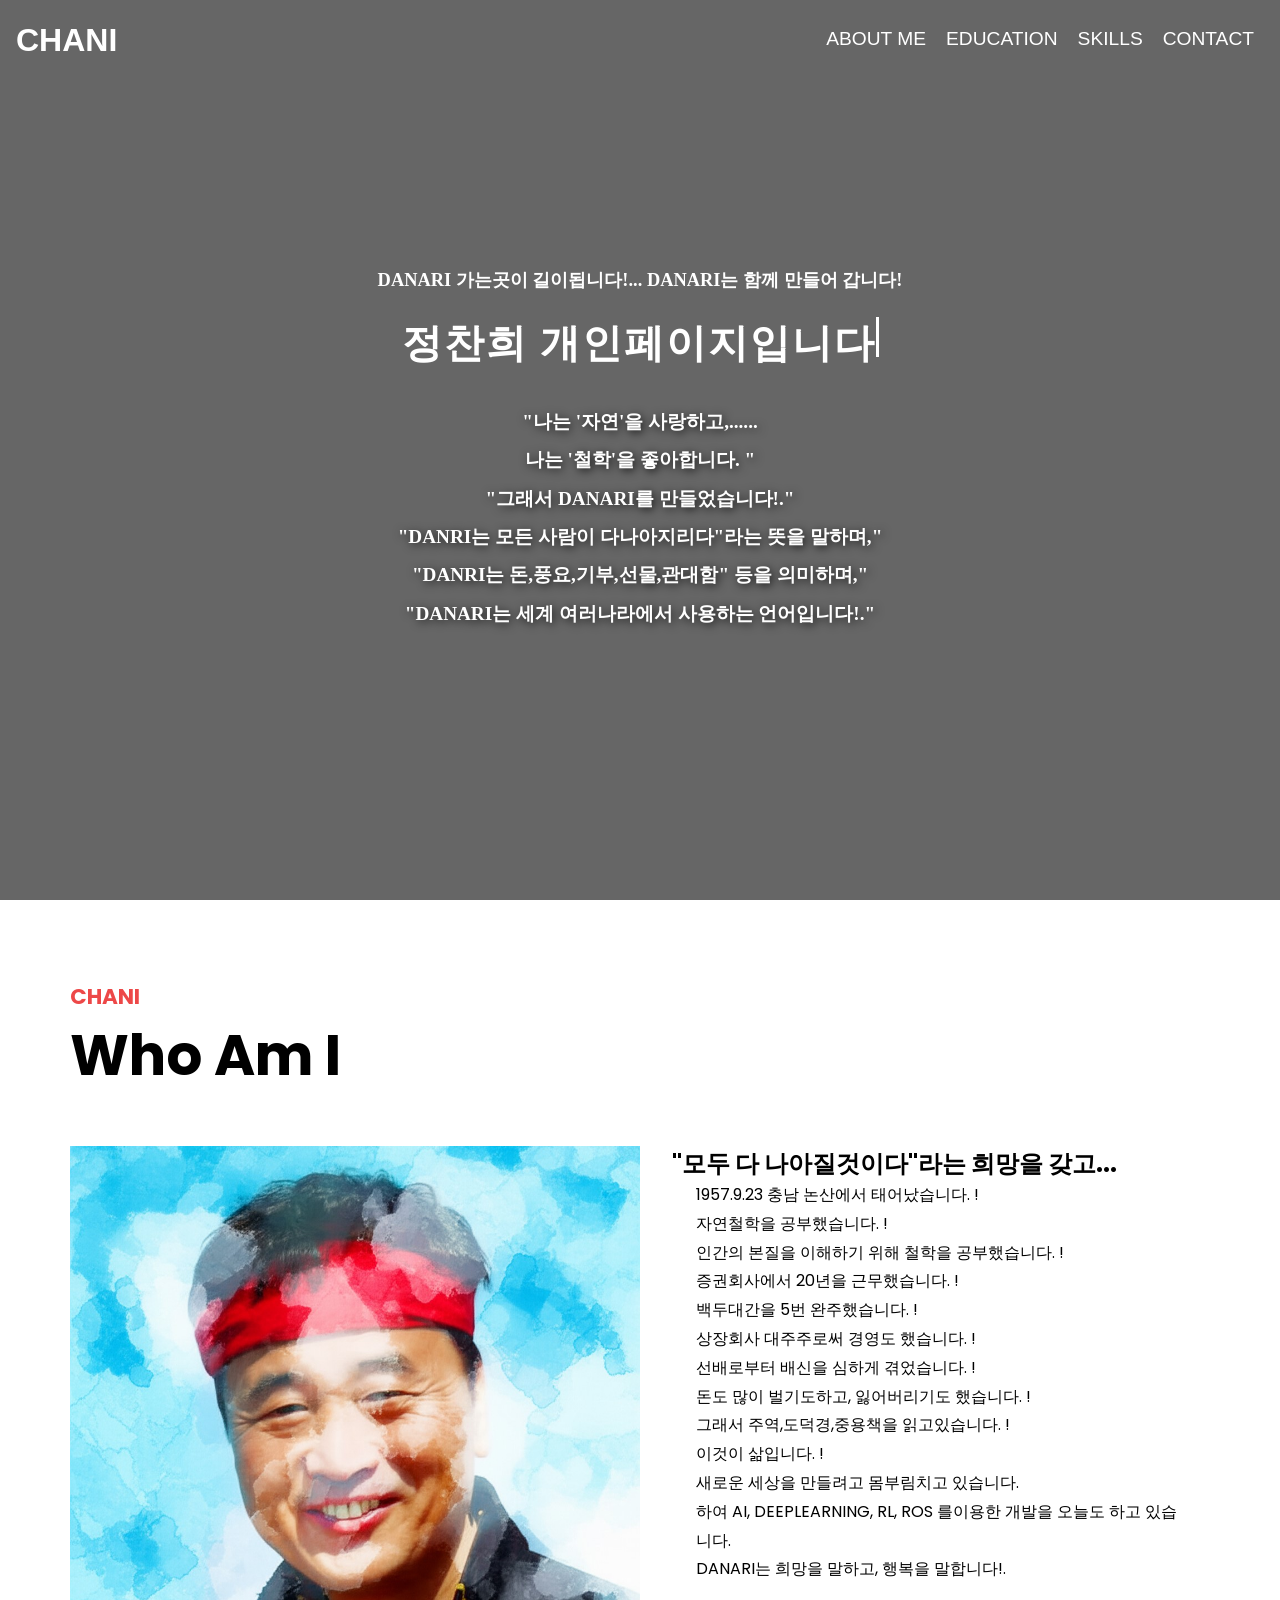
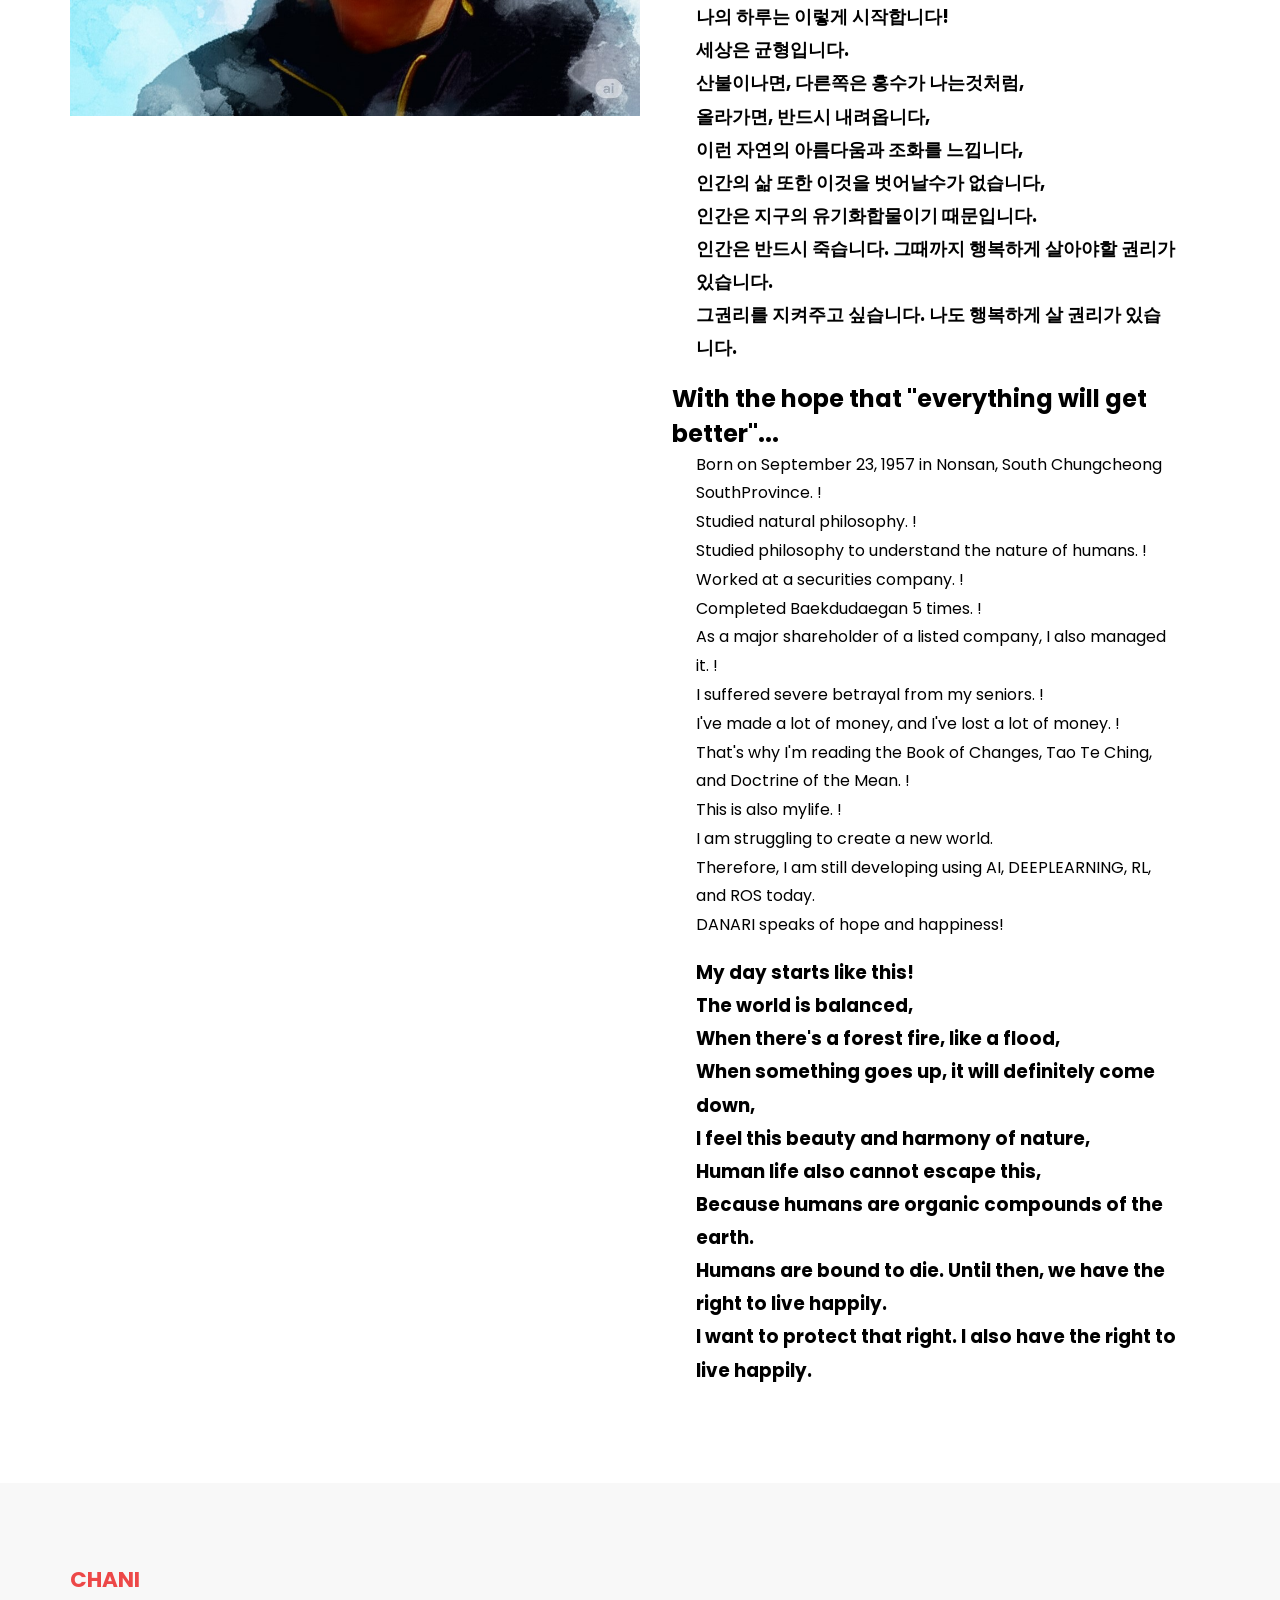
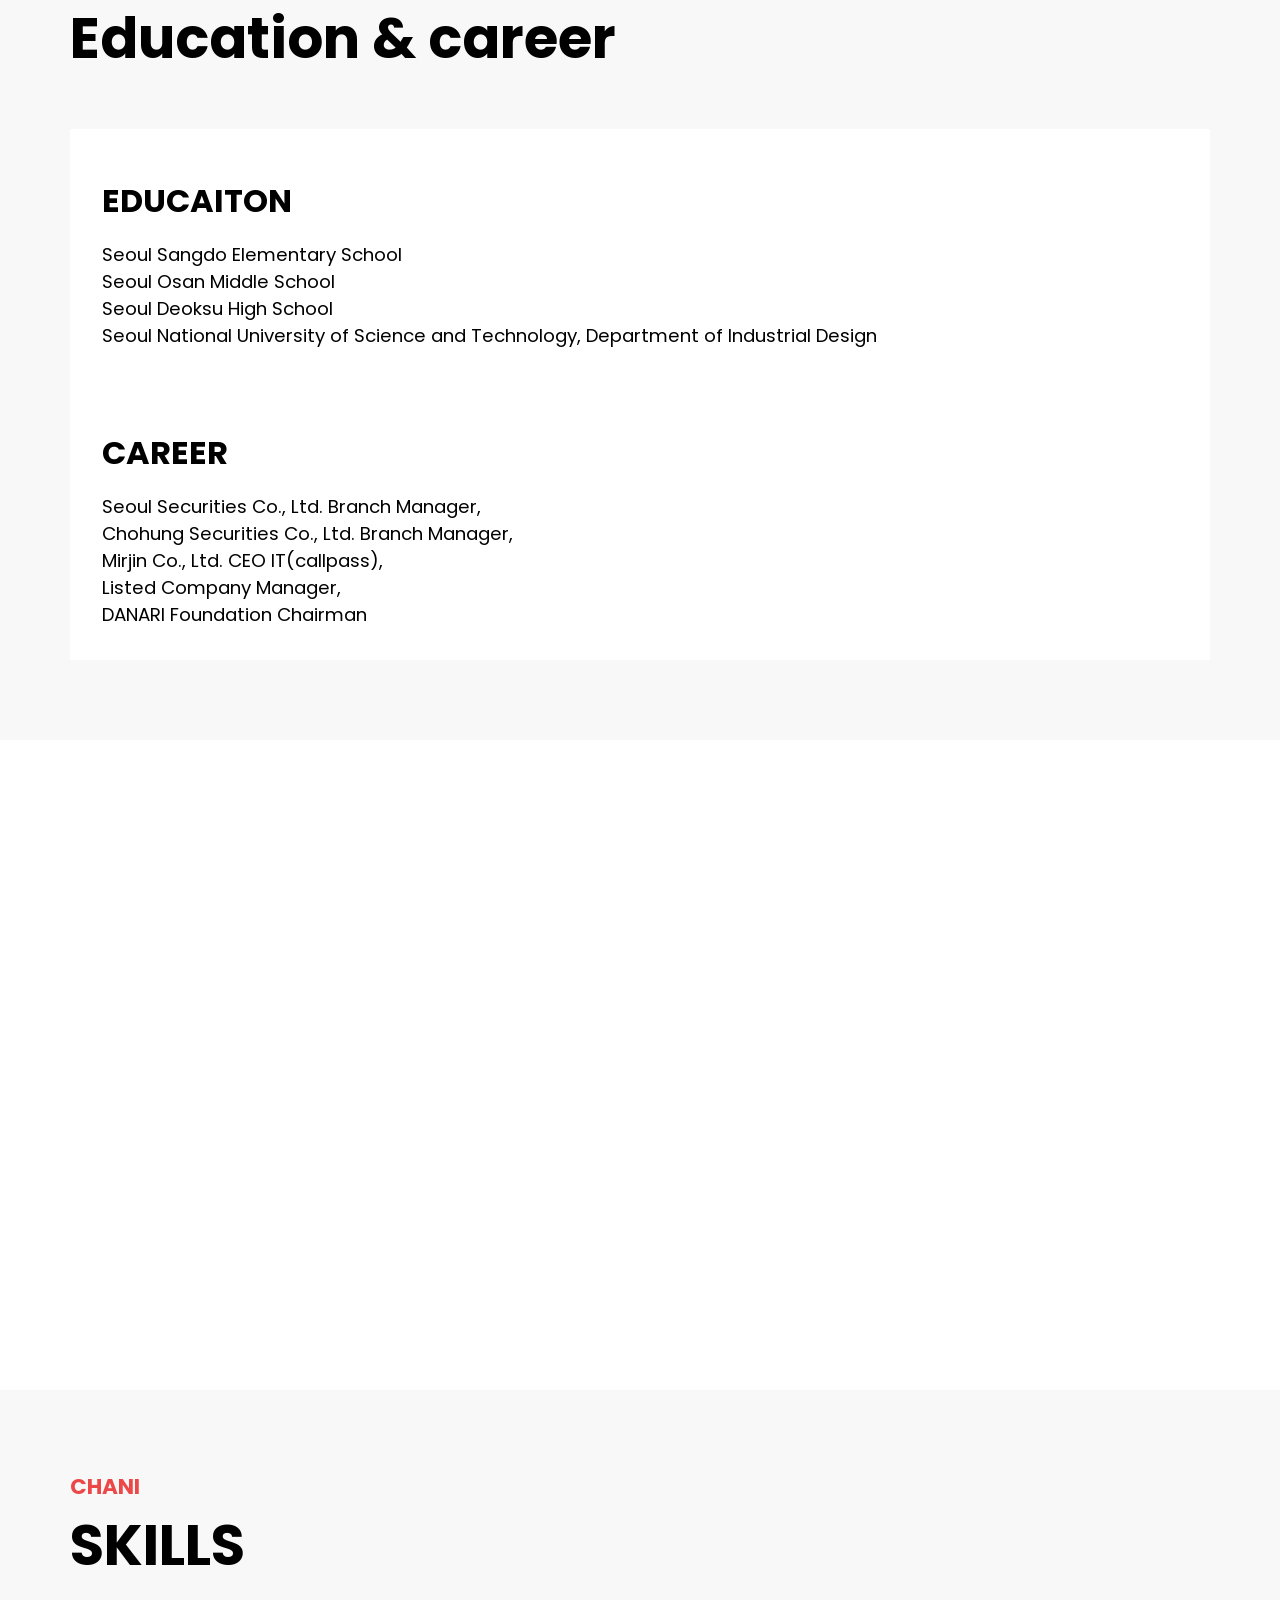
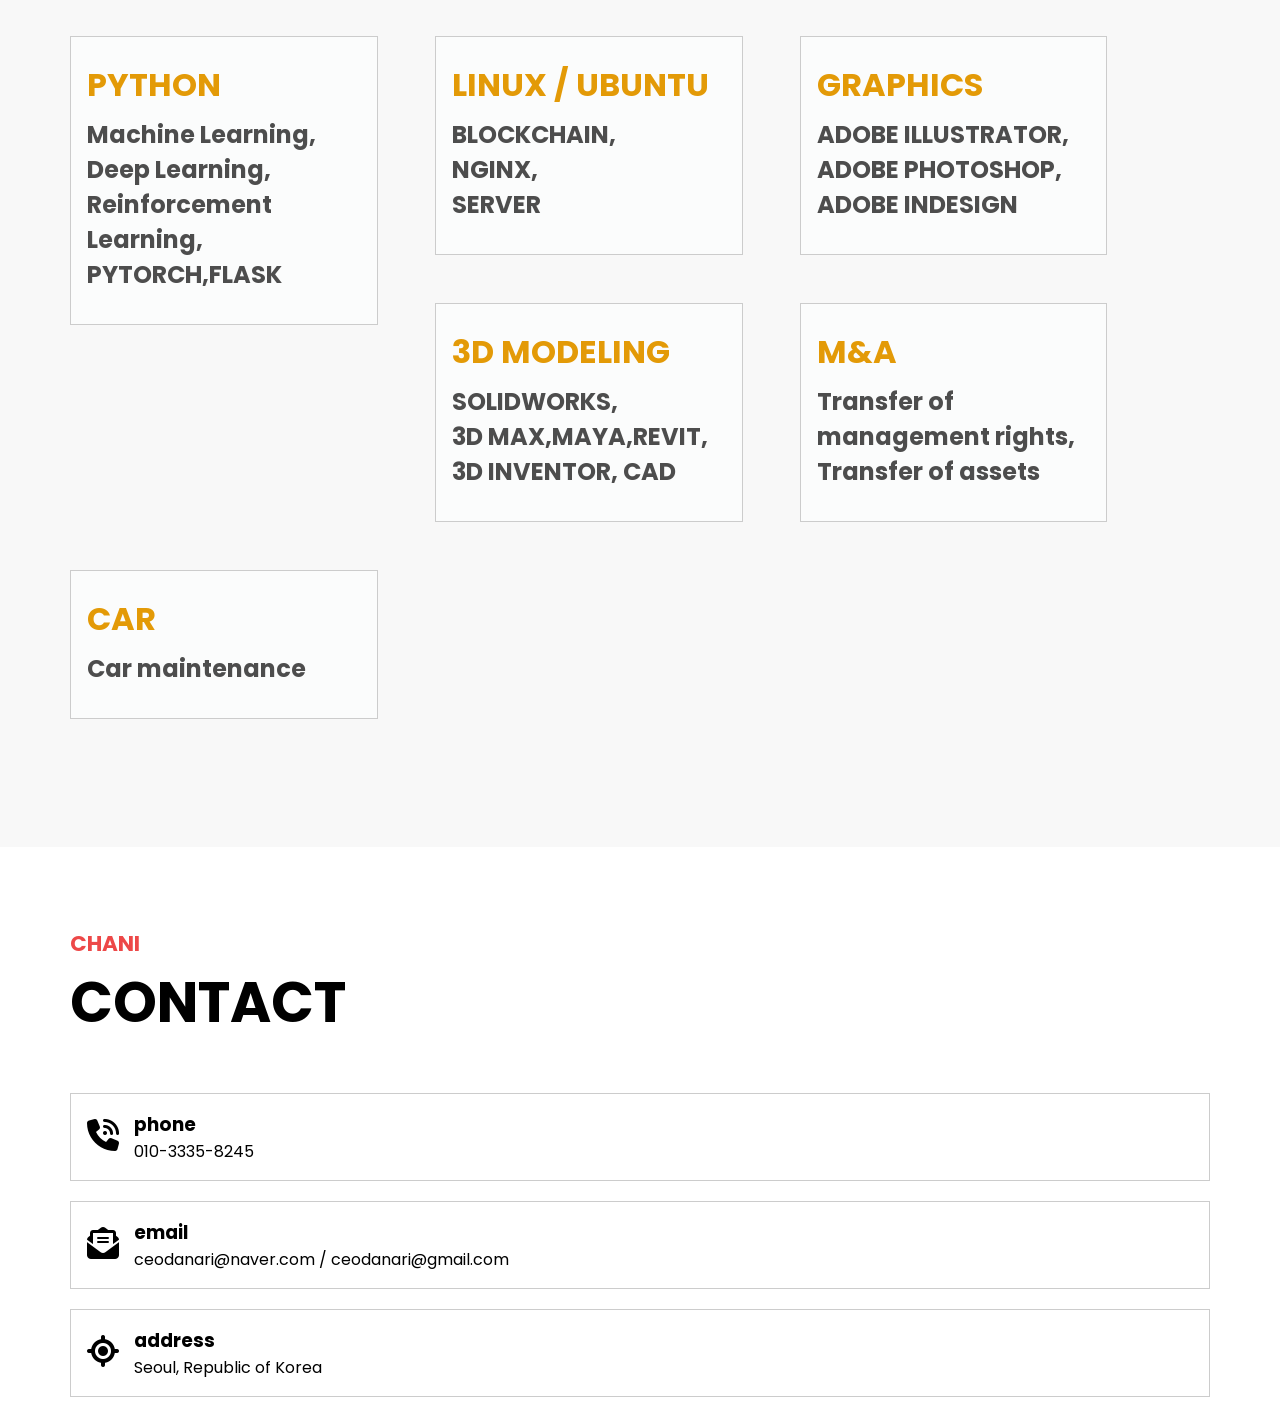
==== idex.html @ aac6fbc4 "Add files via upload" ====
<!DOCTYPE html>
<html lang="zxx">
<head>
  <meta charset="UTF-8">
  <meta http-equiv="X-UA-Compatible" content="IE=edge">
  <meta name="viewport" content="width=device-width, initial-scale=1.0">
  <title>정찬희의 개인홈페이지에 오신것을 환영합니다</title>
  <link rel="stylesheet" href="https://cdnjs.cloudflare.com/ajax/libs/font-awesome/6.1.1/css/all.min.css" integrity="sha512-KfkfwYDsLkIlwQp6LFnl8zNdLGxu9YAA1QvwINks4PhcElQSvqcyVLLD9aMhXd13uQjoXtEKNosOWaZqXgel0g==" crossorigin="anonymous" referrerpolicy="no-referrer" />
  <link rel="stylesheet" href="style.css">
</head>
  <body>
    <!-- header -->
    <header>
      <div class="container">
        <h1>
          <button data-animation-scroll="true" data-target="#main">CHANI</button>
        </h1>
        <nav>
          <ul>
            <li>
              <button data-animation-scroll="true" data-target="#about">
                ABOUT ME
              </button>
            </li>
            <li>
              <button data-animation-scroll="true" data-target="#features">
                EDUCATION
              </button>
            </li>
            <li>
              <button data-animation-scroll="true" data-target="#coinpurpose">
                SKILLS
              </button>
            </li>
            <li>
              <button data-animation-scroll="true" data-target="#contact">
                CONTACT
              </button>
            </li>
          </ul>
        </nav>
      </div>
    </header>
    <!-- //end header -->
    <!-- main -->
    <main id="main">
      <div class="video-background">
        <video autoplay loop muted playsinline>
          <source src="movies/movie.mp4" type="video/mp4">
        </video>
      </div>
      <div class="container">
        <h4>DANARI 가는곳이 길이됩니다!...  DANARI는 함께 만들어 갑니다!</h4>
        <h2 class="active"> <span></span></h2>
        <p>
          <strong>"나는 '자연'을 사랑하고,......</strong>
          <strong>나는 '철학'을 좋아합니다. "</strong>
          <strong>"그래서 DANARI를 만들었습니다!."</strong>
          <strong>"DANRI는 모든 사람이 다나아지리다"라는 뜻을 말하며,"</strong>
          <strong>"DANRI는 돈,풍요,기부,선물,관대함" 등을 의미하며,"</strong>
          <strong>"DANARI는 세계 여러나라에서 사용하는 언어입니다!."</strong>
        </p>
        <!-- <button class="download">DOWNLOAD CV</button>
        <button class="mouse"><i class="fa-solid fa-computer-mouse"></i></button> -->
      </div>
    </main>
    <!-- //end Main -->
    <!-- About Me -->
    <section id="about" class="about">
      <div class="container">
        <div class="title">
          <h4>CHANI</h4>
          <h2>Who Am I</h2>
        </div>
        <div class="about-self">
          <div class="left">
            <img src="images/me_alone.jpg" alt="">
          </div>
          <div class="right">
           
            <h2>"모두 다 나아질것이다"라는 희망을 갖고...</h2>
            <ul>
              <li>1957.9.23 충남 논산에서 태어났습니다. !</li>
              <li>자연철학을 공부했습니다. !</li>
              <li>인간의 본질을 이해하기 위해 철학을 공부했습니다. !</li>
              <li>증권회사에서 20년을 근무했습니다. !</li>                           
              <li>백두대간을 5번 완주했습니다. ! </li>
              <li>상장회사 대주주로써 경영도 했습니다. ! </li>
              <li>선배로부터 배신을 심하게 겪었습니다. ! </li>
              <li>돈도 많이 벌기도하고, 잃어버리기도 했습니다. ! </li>
              <li>그래서 주역,도덕경,중용책을 읽고있습니다. !</li>
              <li>이것이 삶입니다. !</li> 
              <li>새로운 세상을 만들려고 몸부림치고 있습니다.</li>
              <li>하여 AI, DEEPLEARNING, RL, ROS 를이용한 개발을 오늘도 하고 있습니다.</li>
              <li>DANARI는 희망을 말하고, 행복을 말합니다!.</li>
                 
                <p><strong>나의 하루는 이렇게 시작합니다!</strong><br>                 
                <strong>세상은 균형입니다.</strong><br>
                <strong>산불이나면, 다른쪽은 홍수가 나는것처럼,</strong><br>
                <strong>올라가면, 반드시 내려옵니다,</strong><br>
                <strong>이런 자연의 아름다움과 조화를 느낍니다,</strong><br>
                <strong>인간의 삶 또한 이것을 벗어날수가 없습니다,</strong><br>
                <strong>인간은 지구의 유기화합물이기 때문입니다.</strong><br>
                <strong>인간은 반드시 죽습니다. 그때까지 행복하게 살아야할 권리가 있습니다.</strong><br>
                <strong>그권리를 지켜주고 싶습니다. 나도 행복하게 살 권리가 있습니다.</strong><br>
           </div>
          <div class="about-self">
          <div class="left"> 
            <img src="" alt="">       
          
          </div>
           <div class="right">
            <h2> With the hope that "everything will get better"...</h2>
            <ul>
              <li>Born on September 23, 1957 in Nonsan, South Chungcheong SouthProvince. !</li>
              <li>Studied natural philosophy. !</li>
              <li>Studied philosophy to understand the nature of humans. !</li>
              <li>Worked at a securities company. !</li>                           
              <li>Completed Baekdudaegan 5 times. ! </li>
              <li>As a major shareholder of a listed company, I also managed it. ! </li>
              <li>I suffered severe betrayal from my seniors. ! </li>
              <li>I've made a lot of money, and I've lost a lot of money. !</li>
              <li>That's why I'm reading the Book of Changes, Tao Te Ching, and Doctrine of the Mean. !</li>
              <li>This is also mylife. !</li>
              <li>I am struggling to create a new world.</li>
              <li>Therefore, I am still developing using AI, DEEPLEARNING, RL, and ROS today.</li>
              <li>DANARI speaks of hope and happiness!</li>
              
                <p><strong>My day starts like this!</strong><br>                 
                <strong>The world is balanced,</strong><br>
                <strong>When there's a forest fire, like a flood,</strong><br>
                <strong>When something goes up, it will definitely come down,</strong><br>
                <strong>I feel this beauty and harmony of nature,</strong><br>
                <strong>Human life also cannot escape this,</strong><br>
                <strong>Because humans are organic compounds of the earth.</strong><br>
                <strong>Humans are bound to die. Until then, we have the right to live happily.</strong><br>
                <strong>I want to protect that right. I also have the right to live happily.</strong><br>
          </div>
        </div>
      </div>
    </section>
    <!-- end About Me -->
    <!-- What I Do -->
    <section id="features" class="do">
      <div class="container">
        <div class="title">
          <h4>CHANI</h4>
          <h2>Education & career</h2>
        </div>
        <div class="do-me">                
          <div class="do-inner">
            <!-- <div class="icon">
              <i class="fa-brands fa-html5"></i>
            </div> -->
            <div class="content" >
              <!-- <a href="whatido\danari.html" target="_blank"> -->
                <h3>EDUCAITON</h3>
                <p>Seoul Sangdo Elementary School<br>
                  Seoul Osan Middle School<br>Seoul Deoksu High School<br>
                Seoul National University of Science and Technology, Department of Industrial Design</p>
              <!-- </a> -->
            </div>
          </div>        
          <div class="do-inner">
            
            <!-- <div class="icon">
              <i class="fa-brands fa-css3-alt"></i>        
            </div> -->
            <div class="content">
              <!-- <a href="whatido\talent.html" target="_blank"> -->
                <h3>CAREER</h3>
                <p>Seoul Securities Co., Ltd. Branch Manager,<br>Chohung Securities Co., Ltd. Branch Manager,
                  <br>Mirjin Co., Ltd. CEO  IT(callpass), <br>Listed Company Manager,<br>DANARI Foundation Chairman</p>            
              <!-- </a> -->
            </div>
            
          </div>
          
          <!-- <div class="do-inner">
            <!-- <div class="icon">
              <i class="fa-brands fa-bootstrap"></i>
            </div> -->
            <!-- <div class="content">
              <a href="whatido\stablecoin.html" target="_blank">
                <h3>3D MODELING</h3>
                <p>SOLIDWORKS.<br> 3D MAX, 3D MAYA, INVENTOR, REVIT, 3D CAD,<br>을 잘합니다</p>
              </a>
              
            </div> -->
          <!-- </div> -->
        </div>
      </div>  
    </section>
    <!-- //end What I Do -->
    <!-- Background -->
    <div class="bg"></div>
    <!-- //end Background-->
    <!-- coinpurpose -->
    <section id="coinpurpose" class="coinpurpose">
      <div class="container">
        <div class="title">
          <h4>CHANI</h4>
          <h2>SKILLS</h2>
        </div>
        <div class="coinpurpose-me">
          <div class="coinpurpose-inner">
            <h3><strong>PYTHON</strong></h3>
            <h3>Machine Learning,<br>Deep Learning,<br>Reinforcement Learning,<br>PYTORCH,FLASK</h3>
          </div>
          
          <div class="coinpurpose-inner">
            <h3><strong>LINUX / UBUNTU</strong></h3>
            <h3>BLOCKCHAIN,<br>NGINX,<br>SERVER</h3>
          </div>
          
          <div class="coinpurpose-inner">
            <h3><strong>GRAPHICS</strong></h3>
            <h3>ADOBE ILLUSTRATOR, <br>ADOBE PHOTOSHOP, <br>ADOBE INDESIGN</h3>
          </div>
          
          <div class="coinpurpose-inner">
            <h3><strong>3D MODELING</strong></h3>
            <h3>SOLIDWORKS, <br>3D MAX,MAYA,REVIT,<br> 3D INVENTOR, CAD</h3>
          </div>
          
          <div class="coinpurpose-inner"> 
            <h3><strong>M&A</strong></h3>
            <h3>Transfer of management rights, <br> Transfer of assets</h3> 
          </div>
          
          <div class="coinpurpose-inner"> 
            <h3><strong>CAR</strong></h3>
            <h3>Car maintenance</h3> 
          </div>
        </div>
      </div>
    </section>
    <!-- //end coinpurpose -->
    <!-- Contact With Me -->
    <section id="contact" class="contact">
      <div class="container">
        <div class="title">
          <h4>CHANI</h4>
          <h2>CONTACT</h2>
        </div>
        <div class="contact-me">
          <div class="left">
            <div class="card">
              <div class="icon">
                <i class="fa-solid fa-phone-volume"></i>
              </div>
              <div class="info-text">
                <h3>phone</h3>
                <p>010-3335-8245</p>
              </div>
            </div>
            <div class="card">
              <div class="icon">
                <i class="fa-solid fa-envelope-open-text"></i>
              </div>
              <div class="info-text">
                <h3>email</h3>
                <p>ceodanari@naver.com / ceodanari@gmail.com </p>
                
              </div>
            </div>
            <div class="card">
              <div class="icon">
                <i class="fa-solid fa-location-crosshairs"></i>
              </div>
              <div class="info-text">
                <h3>address</h3>
                <p>Seoul, Republic of Korea</p>
              </div>
            </div>
          </div>
          <!-- <div class="right">
            <form action="#">
              <div class="form-group">
                <label for="name">name</label>
                <input type="text" id="name">
              </div>
              <div class="form-group">
                <label for="email">email</label>
                <input type="text" id="email">
              </div>
              <div class="form-group">
                <label for="msg">message</label>
                <textarea id="msg"></textarea>
              </div>
              
            </form>
            <button>send</button>
          </div> -->
        </div>
      </div>
    </section>
    
    
    <!-- end Contact With Me -->
    <!-- script 태그는 수정하지 않습니다. -->
    <script src="script.js"></script>
  </body>
</html>
---- style.css ----
/* @import url('https://fonts.googleapis.com/css2?family=Rock Salt:wght@400;700&family=Varela+Round&display=swap'); */
@import url('https://fonts.googleapis.com/css2?family=Poppins:wght@400;700&family=Varela+Round&display=swap');
/* header.css */
*{
  margin:0;
  padding:0;
  box-sizing:border-box;
}

a, a:link, a:visited{
  color:inherit;
  text-decoration:none;
}

li{
  list-style:none;
}

.container{
  width:1140px;
  margin:0 auto;
}

header{
  position:fixed;
  color:white;
  top:0;
  z-index:1;
  width:100%;
  padding:1rem;
}

header .container{
  display:flex;
  justify-content:space-between;
  align-items:center;
  width:100%;
}

header nav ul{
  display:flex;
}

header nav ul li{
  padding:10px;
}

header button{
  background: transparent;
  border:0;
  cursor: pointer;
  color:white; 
}
header h1 button{
  font-size: 2rem;
  font-weight: bold;
}
header nav ul li button{
  font-size: 1.2rem;
}
/* End header.css */
/* main.css */
main{
  width:100%;
  height:100vh;
  color:white;
  background:linear-gradient(rgba(0,0,0,0.6), rgba(0,0,0,0.6));
  position: relative;
  overflow: hidden;
  display:flex;
  justify-content:center;
  align-items:center;
  text-align:center;
}
main h4{
  font-size:1.15rem;
}
main h2{
  font-size:2.5rem;
  margin:1.5rem 0;
  letter-spacing:2px;
  font-family:'Varela Round', sans-serif; /* 웹 폰트 추가 */
}
main p{
  margin:2rem auto 0;
  font-size:1.2rem;
  white-space: nowrap;
  width: max-content;
  max-width: none;
  line-height:2.0;
  text-shadow: 2px 2px 10px rgba(0,0,0,0.8);
}
main p strong {
  display: block;
  opacity: 0;
  animation: fadeInUp 0.8s ease-out forwards;
}
/* Staggered delay for each line to create the listing effect */
main p strong:nth-of-type(1) { animation-delay: 0.5s; }
main p strong:nth-of-type(2) { animation-delay: 1.5s; }
main p strong:nth-of-type(3) { animation-delay: 2.5s; }
main p strong:nth-of-type(4) { animation-delay: 3.5s; }
main p strong:nth-of-type(5) { animation-delay: 4.5s; }
main p strong:nth-of-type(6) { animation-delay: 5.5s; }

@keyframes fadeInUp {
  from {
    opacity: 0;
    transform: translateY(20px);
  }
  to {
    opacity: 1;
    transform: translateY(0);
  }
}
.video-background {
  position: absolute;
  top: 0;
  left: 0;
  width: 100%;
  height: 100%;
  z-index: -1;
}
.video-background video {
  width: 100%;
  height: 100%;
  object-fit: cover;
}
main button.download{
  background-color:transparent;
  border:3px solid white;
  border-radius:20px;
  padding:1rem 2rem;
  margin-top:3rem;
  color:white;
  font-weight:bold;
  cursor:pointer;
}
main button.mouse{
  background-color:transparent;
  border:none;
  color:white;
  font-size:2rem;
  position:absolute;
  bottom:1rem;
  left:50%;
  transform:translateX(-50%);
  animation:upDown 1s ease-in-out infinite;
  cursor:pointer;
}
@keyframes upDown{
  0%{
    bottom:1rem;
  }
  50%{
    bottom:1.5rem;
  }
  100%{
    bottom:1rem;
  }
}
main h2 span::after{
  content:"";
  height:40px;
  width:3px;
  background-color:#fff;
  display:inline-block;
  animation: blink .7s ease-in-out infinite;
}
@keyframes blink {
  0%{
    opacity: 1;
  }
  100%{
    opacity: 0;
  }
}

/* about_me.css */
section{
  font-family:'Poppins', sans-serif;
  padding:5rem 0;
}
section:nth-child(2n){
  background-color:#f8f8f8;
}
section .title{
  margin-bottom:3rem;
}
section .title h4{
  font-size:1.35rem;
  color:#ed4848;
  position:relative;
}
section .title h2{
  font-size:3.5rem; 
}
section .title p{
  font-size:1.15rem;
}
/* float 속성 해제 */
section .about-self::after{
  content:"";
  clear:both;
  display:block;
}
/* 본문 너비 절반 지정 & 왼쪽 배치 */
section .about-self .left{
  width:50%;
  float:left;
}
/* 이미지 크기가 부모 영역을 넘지 않도록 부모 영역의 최대 크기로 지정 */
section .about-self .left img{
  max-width:100%;
}
/* 본문 너비 절반 지정 & 오른쪽 배치 */
section .about-self .right{
  width:50%;
  float:left;
  padding:0 2rem;
}
/* 본문 오른쪽 h3 태그의 글자 크기와 여백 지정 */
section .about-self .right h3{
  font-size:2.25rem;
  margin-bottom:1rem;
}
/* 본문 오른쪽 h3 태그의 strong 태그 색상 강조 */
section .about-self .right h3 strong{
  color:#ed4848;
}
/* 본문 오른쪽 p 태그의 크기와 여백 지정 */
section .about-self .right p{
  font-size:1.15rem;
  margin:1rem 0;
}
/* 본문 오른쪽의 아이콘 폰트 크기와 여백 지정 */
section .about-self .right .social a{
  font-size:2.25rem;
  margin-right:0.2rem;
}
ul {
  display: block;
  list-style-type: disc;
  margin-block-start: 1em;
  margin-block-end: 1em;
  margin-inline-start: 0px;
  margin-inline-end: 0px;
  padding-inline-start: 40px;
}

ol {
  display: block;
  list-style-type: decimal;
  margin-block-start: 1em;
  margin-block-end: 1em;
  margin-inline-start: 0px;
  margin-inline-end: 0px;
  padding-inline-start: 40px;
}

li {
  display: list-item;
  /* text-align:-webkit-match-parent; */
}
ul,
ol {
  line-height: 1.8;
  margin: 0;
  padding-inline-start: 1.5em;
}
/* End about_me.css */
/* what_i_do.css */
/* float 속성 해제*/
section .do-me::after{
  content:"";
  display:block;
  clear:both;
}
/* 사각형 크기와 간격, 내부 여백 설정 */
section .do-me .do-inner{
  background-color:#fff;
  width:100%;
  padding:2rem; 
  float:left;
  margin-right:5%;
  cursor:pointer;
}
/* 마지막 사각형의 외부 여백 설정 */
section .do-me .do-inner:last-child{
  margin-right:0;
}
/* 아이콘 폰트 크기와 색상 */
section .do-me .do-inner .icon i{
  font-size:2.5rem;
  color:rgb(223, 160, 33);
}
/* HTML5, CSS3, BootStrap v5.0 텍스트 크기와 간격 */
section .do-me .do-inner .content h3{
  font-size:2rem;
  margin:1rem 0;
}
/* 사각형 텍스트 크기 */
section .do-me .do-inner .content p{
  font-size:1.15rem;
}
/* do-inner 클래스에 마우스를 올리면 배경색과 텍스트 색상 변경 */
section .do-me .do-inner:hover{
  background-color:rgb(15, 107, 99);
  color:white;
}
/* do-inner 클래스에 마우스를 올리면 아이콘 폰트 색상 변경 */
section .do-me .do-inner:hover i{
  color:white;
}
/* End what_i_do.css */
/* background.css */
.bg{
  background:url('./images/background.jpg') center center;
  background-size:cover;
  background-attachment:fixed;
  height:650px;
}
/* End background.css */
/* coinpurpose.css */
/* clear 속성으로 float 속성값 해제*/
section.coinpurpose::after{
  content:"";
  display:block;
  clear:both;
}
/* coinpurpose-inner 사각형 꾸미기 */
section.coinpurpose .coinpurpose-inner{
  width:27%;
  margin-right:5%;
  padding:1rem 1rem 1.5rem 1rem;
  float:left;
  background-color:#fbfcfc;
  border:1px solid #ccc;
  margin-bottom:3rem;
}
/* 3번째마다 margin-right 0 적용 */
section.coinpurpose .coinpurpose-inner:nth-child(3n){
   margin-right:0;
}
/* 이미지의 크기가 부모 요소를 넘지 않도록 100%로 지정 */
section.coinpurpose .coinpurpose-inner img{
  width:100%;
  display:block;
}
/* strong 태그 색상과 간격 */
section.coinpurpose .coinpurpose-inner strong{
  font-size: 2rem;
  color:rgb(227, 154, 7);
  margin:0.5rem 0;
  display:block;
}
/* h3 태그 색상과 간격 */
section.coinpurpose .coinpurpose-inner h3{
  font-size:1.5rem;
  color: rgb(77, 77, 77);
  margin: 0.5rem 0;
}
/* End coinpurpose.css */
/* contact_with_me.css */

section.contact .contact-me::after{
  content:"";
  display:block;
  clear:both;
}
section.contact .contact-me {
  width:100%;
  float:left;
}
section.contact .contact-me .right{
  float:left;
  width:65%;
  margin-left:5%;
}
section.contact .contact-me .left .card{
  border:1px solid #ccc;
  padding:1rem;
  display:flex;
  align-items:center;
  margin-bottom:1.25rem;
}
section.contact .contact-me .left .card .icon i{
  font-size:2rem;
  margin-right:15px;
}
section.contact .contact-me .right{ 
  float:left;
  width:65%;
  margin-left:5%;
  margin-bottom:2rem;
  border:1px solid #ccc;
  padding:1rem;
}
/* form-group 사이 간격 지정 */
section.contact .contact-me .right .form-group{
  margin-bottom:1.25rem;
}
/* label 태그가 인라인 성격이어서 외부 여백을 적용하기 위해 block으로 변경 */
section.contact .contact-me .right .form-group label{
  display:block;
  margin-bottom:0.85rem;
}
/* input 요소 꾸미기 */
section.contact .contact-me .right .form-group input{
  padding:0.625rem;
  width:100%;
  outline:none;
  border:1px solid #ccc;
  border-radius:10px;
}
/* :focus 가상 클래스 선택자로 입력 요소에 커서가 활성화되면 파란색 테두리와 그림자 효과 추가 */ 
section.contact .contact-me .right .form-group input:focus{
  border:1px solid #719ECE;
  box-shadow:0 0 10px #719ECE;
}
/* textarea 요소 꾸미기 */
section.contact .contact-me .right .form-group textarea{
  height:300px;
  width:100%;
  resize:none;
  border:1px solid #ccc;
  border-radius:10px;
}
/* textarea 요소에 커서 활성화가 되면 파란색 테두리와 그림자 효과 추가 */
section.contact .contact-me .right .form-group textarea:focus{
  outline:none;
  border:1px solid #719ECE;
  box-shadow:0 0 10px #719ECE;
}
/* 버튼 요소 꾸미기 */
section.contact .contact-me .right button{
  width:100%;
  padding:1rem;
  background-color:#f78b00;
  border:none;
  color:white;
}

/* End contact_with_me.css */
/* media.css */
@media screen and (max-width: 1140px){

  /* 메인 container 기준 1140 -> 992px */
  main .container{
    width: 992px;
  }
  
  /* 섹션 container 기준 1140 -> 600px */
  section .container{
    width:600px;
  }

  /* About me 영역 왼쪽을 너비를 50% -> 100% 변경 */
  section .about-self .left{
    width:100%;
    margin-bottom: 1.5rem;
  }
  /* About me 영역 오른쪽 너비를 50% -> 100% 변경 */
  section  .about-self .right{
    width:100%;
    padding:0;
  }

  /* What I Do 영역의 콘텐츠 박스의 너비를 30% -> 48% 변경 */
  section .do-me .do-inner{
    width:48%;
    margin-bottom: 1.5rem;
    margin-right: 0;
  }

  section .do-me .do-inner:nth-child(2n+1){
    margin-right:4%; /* 1, 3, 5...번째 본문 사각형에 margin-right 4% 적용 */
  }
  
  /* PortFolio 영역의 콘텐츠 박스 너비를 30% ->  48% 변경 */
  section .portfolio-me .portfolio-inner{
    width:48%;
    margin-right: 0;
  }

  section .portfolio-me .portfolio-inner:nth-child(2n+1){
    margin-right:4%;
  }

  /* Contact With Me 영역 */
  section.contact .contact-me .left{
    width:100%; /* 너비 변경 30% -> 100% */
  }
  
  section.contact .contact-me .right{
    width:100%;/* 너비 변경 65% -> 100% */
    margin-left: 0; /* margin 초기화 */
    
  }
}

@media (max-width: 992px){
  html{
    font-size: 14px;
  }

  /* 메인 영역 container 기준 너비 변경 */
  main .container{
    width: 768px; /* 992px -> 768px */
  }

  /* PortFolio 영역 */
  section .portfolio-me .portfolio-inner{
    width:100%; /* 48% -> 100% 변경 */
  } 
}

@media (max-width: 768px){
  html{
    font-size: 13px;
  }
  
  /* 메인 영역 container 기준 너비 변경 */
  main .container{
    width: 576px; /* 768px -> 576px */
  }

  section .container{
    width:400px; /* 600px -> 400px */
  }

  section .do-me .do-inner{
    width:100%; /* 48% -> 100% */
    margin-right: 0; /* margin 초기화 */
  }
}

@media (max-width: 576px){
  
  html{
    font-size: 12px;
  }

  main .container{
    width: 400px; /* 576px -> 400px */
  }

  section .container{
    width:360px; /* 400px -> 360px */
  }
}

@media (max-width: 400px){
  
  html{
    font-size: 11px;
  }
  main .container{
    width: 320px;/* 400px -> 320px */
  }

  main h4{
    font-size: 1.5rem;
  }
  section .container{
    width: 320px;/* 360px -> 320px */
  }
  section .title h2{
    font-size: 3rem; /* 3.5rem -> 3rem */
  }
}
/* End media.css */
header.active{
  background-color:rgba(0,0,0);
  animation:fadeIn 0.5s ease-in-out;
}
@keyframes fadeIn{
  0%{
    opacity:0;
  }
  100%{
    opacity:1;
  }
}
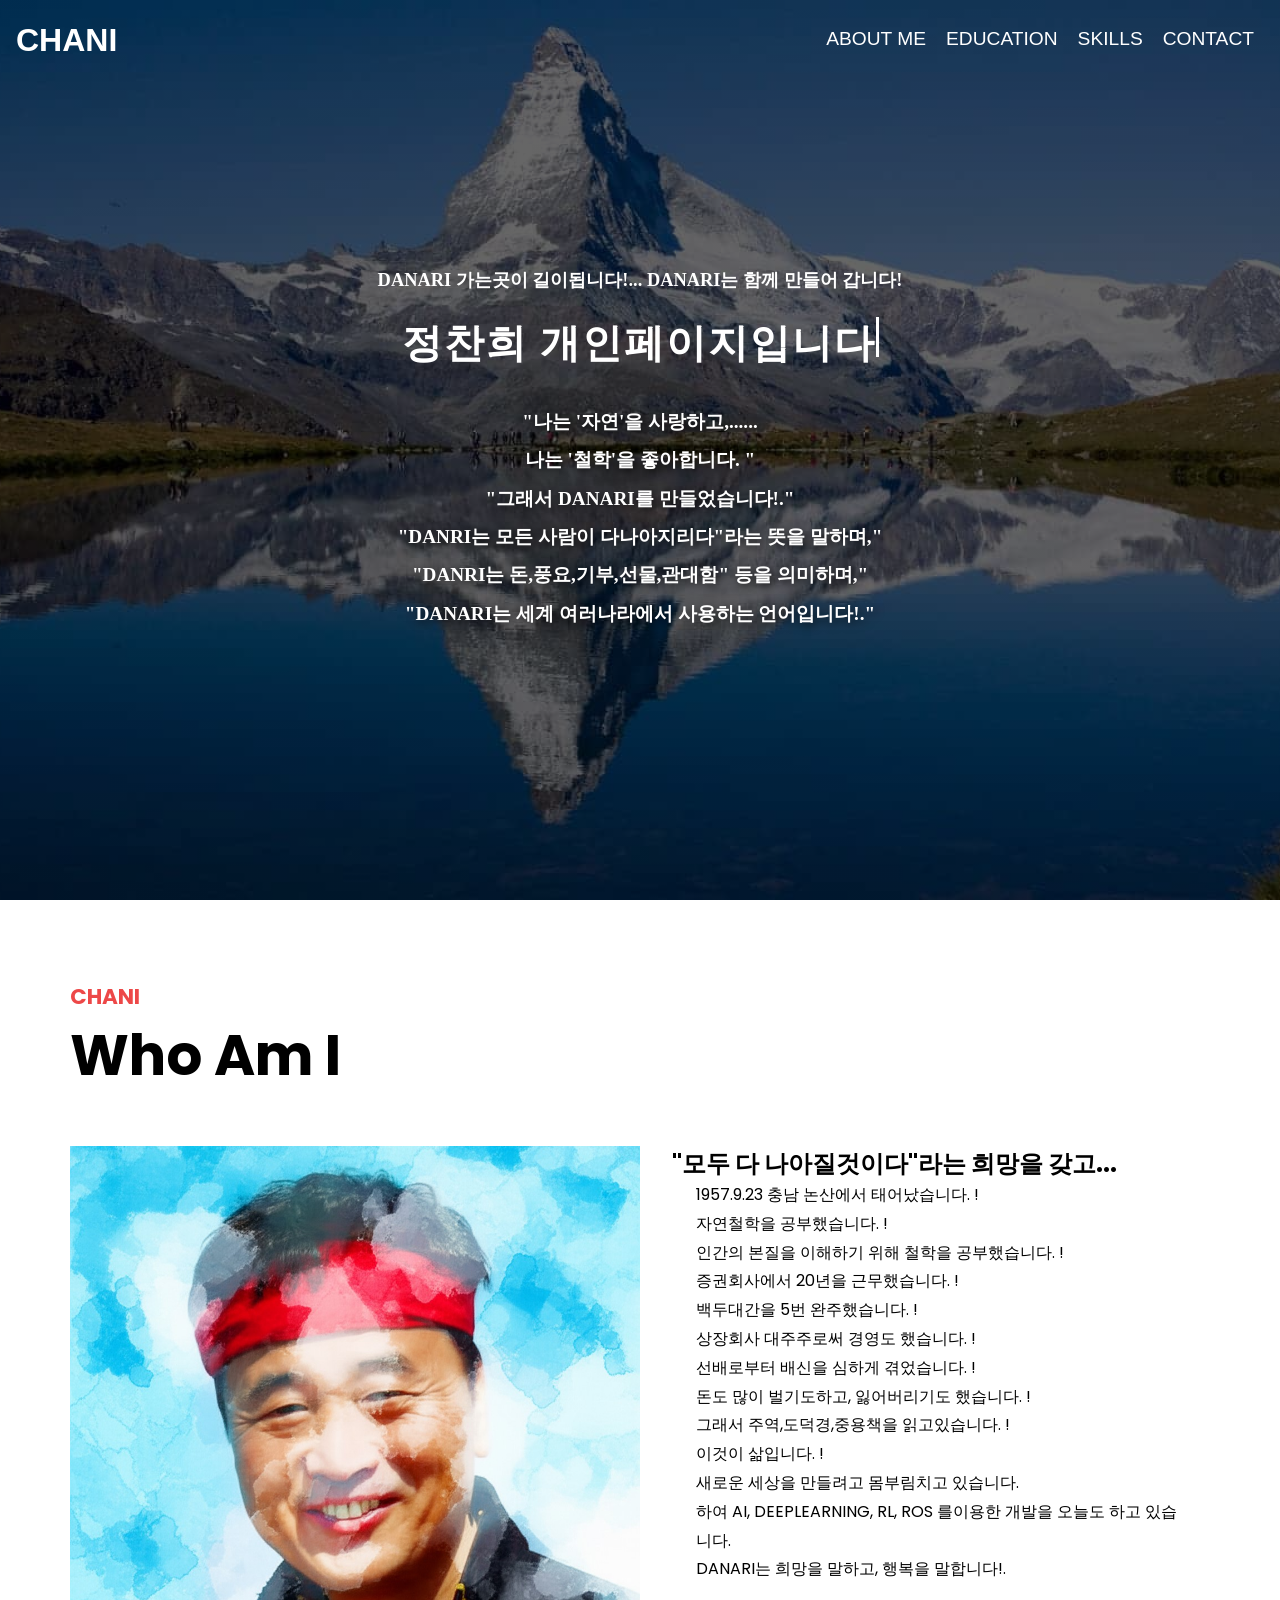
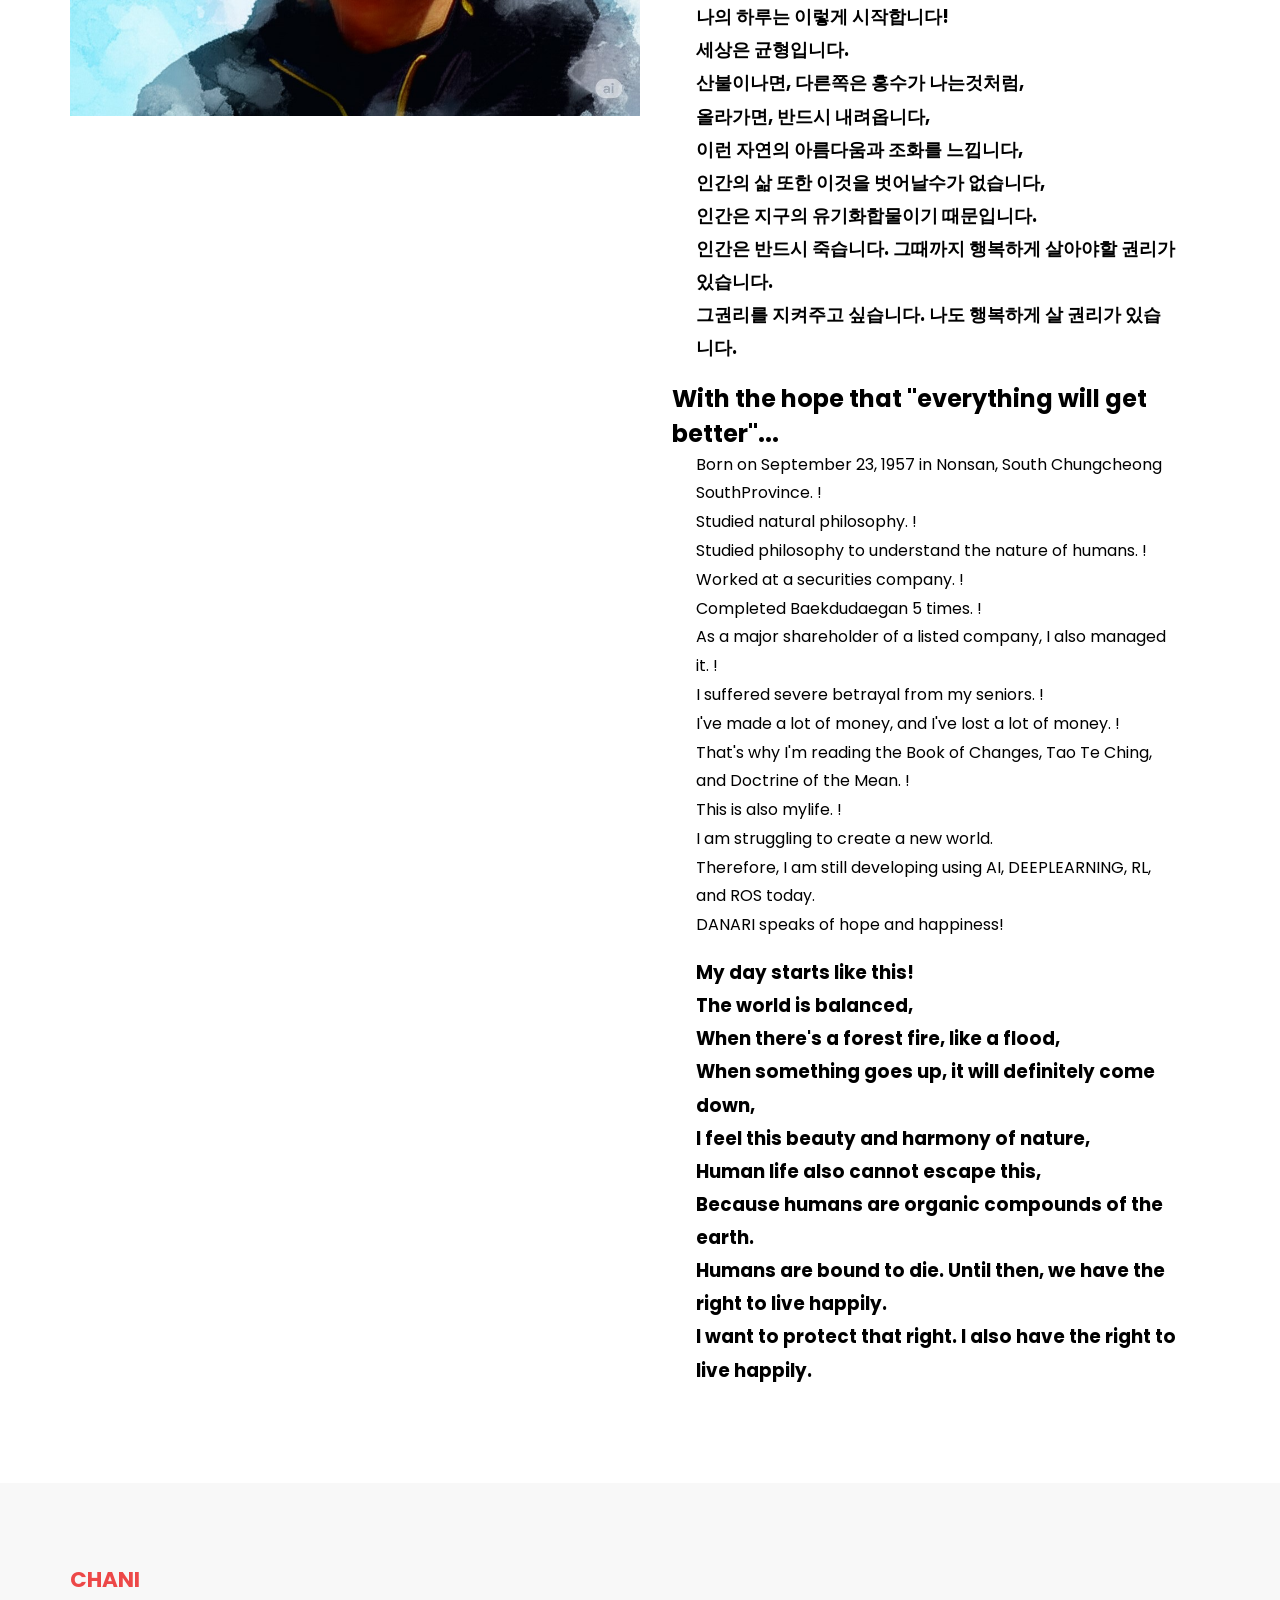
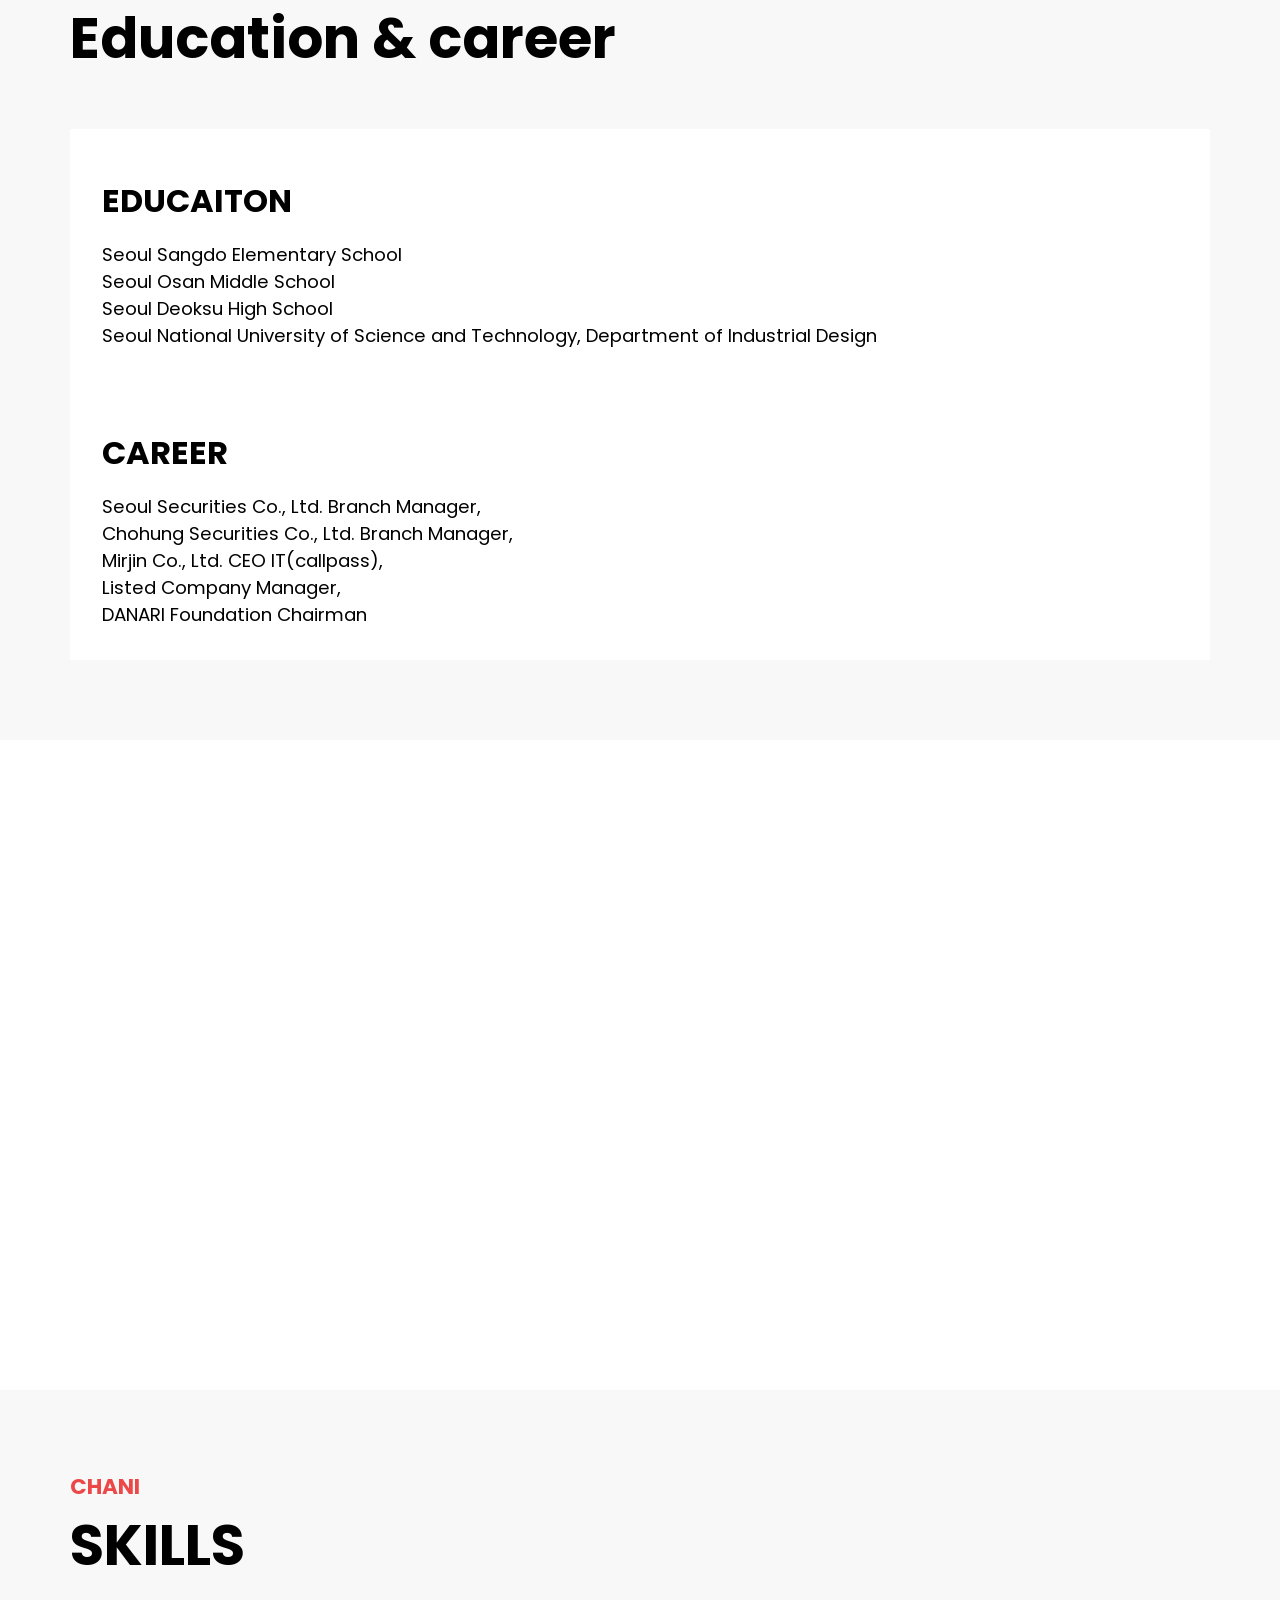
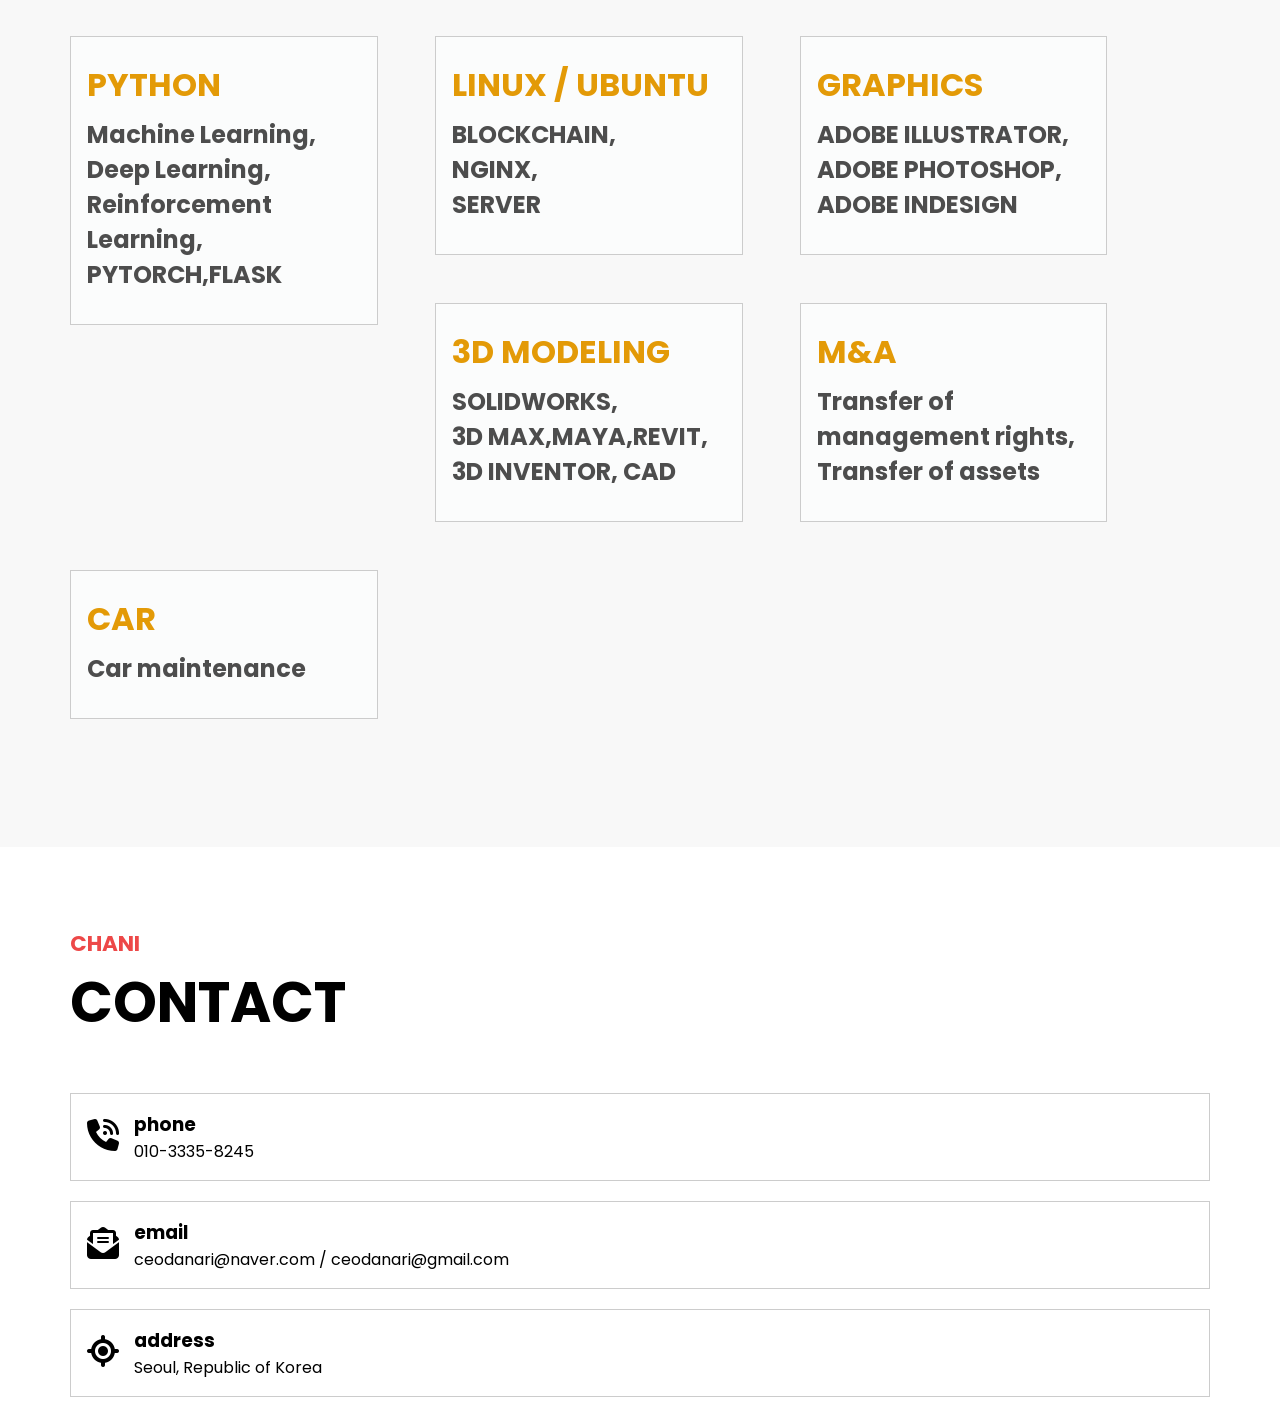
==== commit 2b97ce28: "Add files via upload" ====
--- a/idex.html
+++ b/idex.html
@@ -45,11 +45,7 @@
     <!-- //end header -->
     <!-- main -->
     <main id="main">
-      <div class="video-background">
-        <video autoplay loop muted playsinline>
-          <source src="movies/movie.mp4" type="video/mp4">
-        </video>
-      </div>
+
       <div class="container">
         <h4>DANARI 가는곳이 길이됩니다!...  DANARI는 함께 만들어 갑니다!</h4>
         <h2 class="active"> <span></span></h2>
--- a/style.css
+++ b/style.css
@@ -64,7 +64,7 @@
   width:100%;
   height:100vh;
   color:white;
-  background:linear-gradient(rgba(0,0,0,0.6), rgba(0,0,0,0.6));
+  background:linear-gradient(rgba(0,0,0,0.6), rgba(0,0,0,0.6)), url('./images/me.jpg') center center/cover no-repeat;
   position: relative;
   overflow: hidden;
   display:flex;
@@ -113,19 +113,7 @@
     transform: translateY(0);
   }
 }
-.video-background {
-  position: absolute;
-  top: 0;
-  left: 0;
-  width: 100%;
-  height: 100%;
-  z-index: -1;
-}
-.video-background video {
-  width: 100%;
-  height: 100%;
-  object-fit: cover;
-}
+
 main button.download{
   background-color:transparent;
   border:3px solid white;
